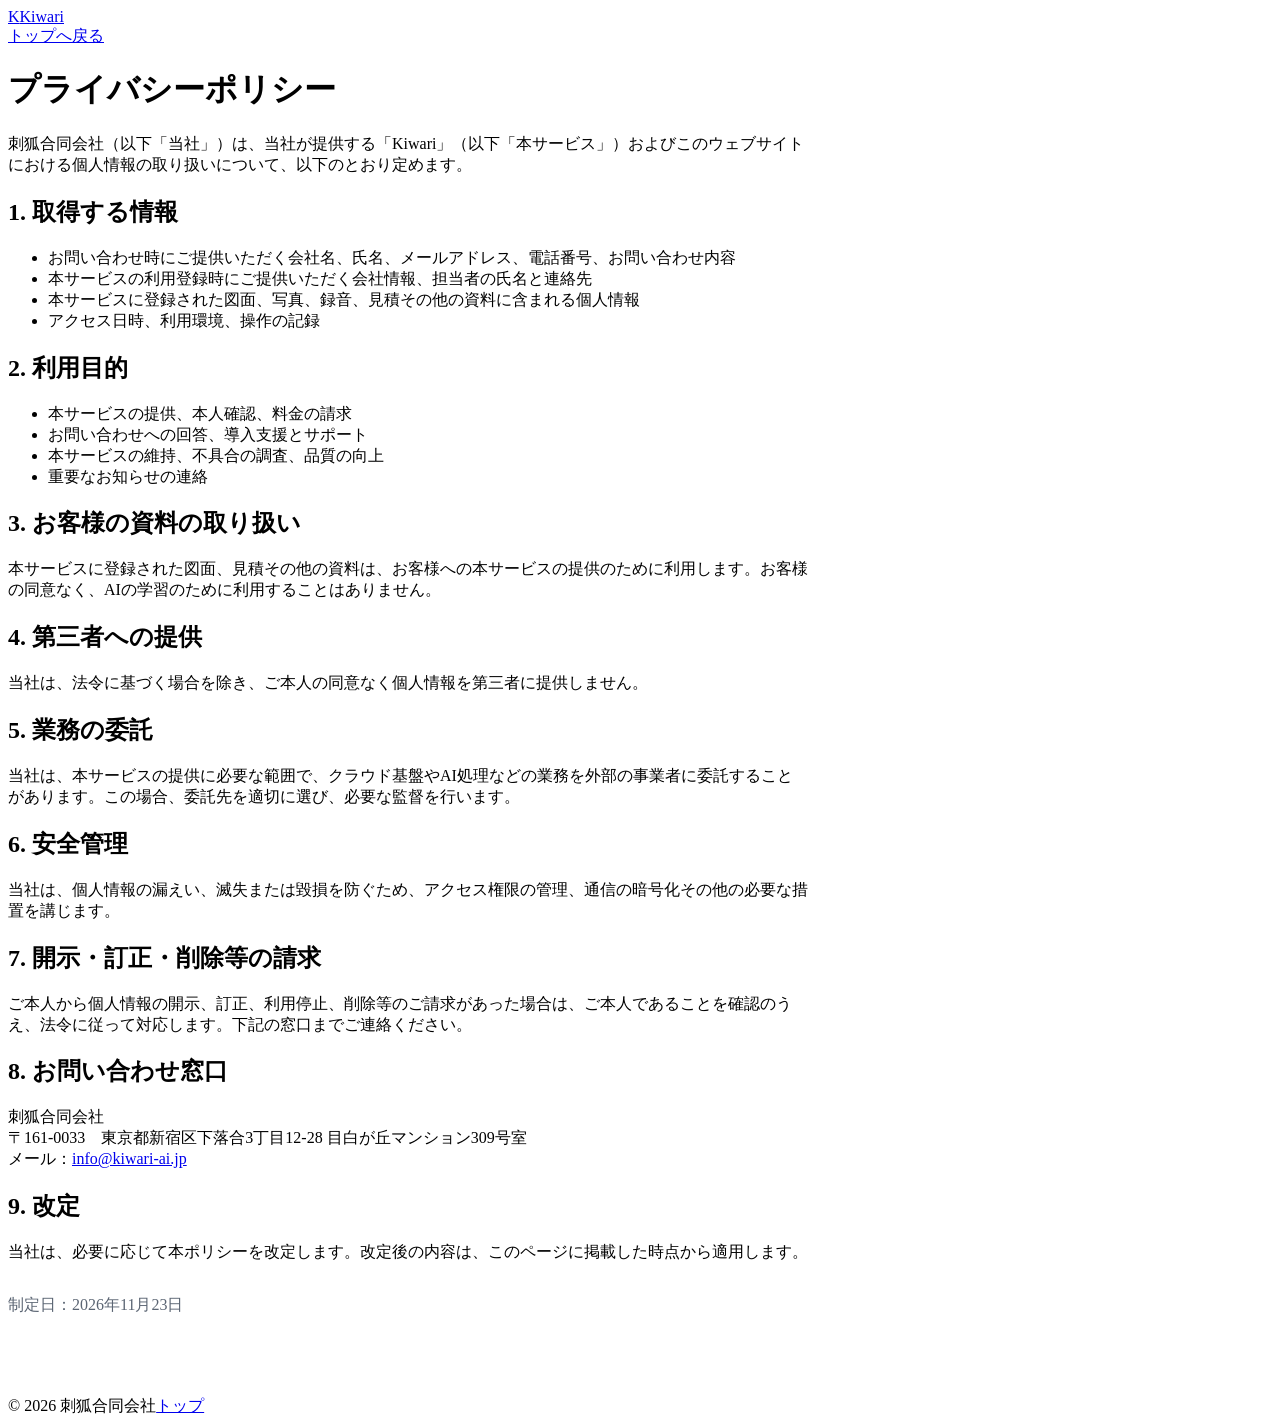
==== privacy.html @ b7e5f9a2 "Add Kiwari website pages" ====
<!doctype html>
<html lang="ja">
<head>
<meta charset="utf-8">
<meta name="viewport" content="width=device-width,initial-scale=1">
<title>プライバシーポリシー｜Kiwari</title>
<link rel="canonical" href="https://kiwari-ai.jp/privacy.html">
<link rel="icon" href="assets/favicon.svg" type="image/svg+xml">
<link rel="preconnect" href="https://fonts.googleapis.com">
<link rel="preconnect" href="https://fonts.gstatic.com" crossorigin>
<link href="https://fonts.googleapis.com/css2?family=Noto+Sans+JP:wght@400;500;700&display=swap" rel="stylesheet">
<link rel="stylesheet" href="assets/style.css">
</head>
<body>
<header class="site">
  <div class="wrap">
    <a class="brand" href="./"><span class="mk">K</span>Kiwari</a>
    <nav class="main" aria-label="メインメニュー"><a href="./">トップへ戻る</a></nav>
  </div>
</header>
<main class="wrap doc" style="max-width:800px;padding-bottom:64px">
  <h1>プライバシーポリシー</h1>
  <p>刺狐合同会社（以下「当社」）は、当社が提供する「Kiwari」（以下「本サービス」）およびこのウェブサイトにおける個人情報の取り扱いについて、以下のとおり定めます。</p>

  <h2>1. 取得する情報</h2>
  <ul>
    <li>お問い合わせ時にご提供いただく会社名、氏名、メールアドレス、電話番号、お問い合わせ内容</li>
    <li>本サービスの利用登録時にご提供いただく会社情報、担当者の氏名と連絡先</li>
    <li>本サービスに登録された図面、写真、録音、見積その他の資料に含まれる個人情報</li>
    <li>アクセス日時、利用環境、操作の記録</li>
  </ul>

  <h2>2. 利用目的</h2>
  <ul>
    <li>本サービスの提供、本人確認、料金の請求</li>
    <li>お問い合わせへの回答、導入支援とサポート</li>
    <li>本サービスの維持、不具合の調査、品質の向上</li>
    <li>重要なお知らせの連絡</li>
  </ul>

  <h2>3. お客様の資料の取り扱い</h2>
  <p>本サービスに登録された図面、見積その他の資料は、お客様への本サービスの提供のために利用します。お客様の同意なく、AIの学習のために利用することはありません。</p>

  <h2>4. 第三者への提供</h2>
  <p>当社は、法令に基づく場合を除き、ご本人の同意なく個人情報を第三者に提供しません。</p>

  <h2>5. 業務の委託</h2>
  <p>当社は、本サービスの提供に必要な範囲で、クラウド基盤やAI処理などの業務を外部の事業者に委託することがあります。この場合、委託先を適切に選び、必要な監督を行います。</p>

  <h2>6. 安全管理</h2>
  <p>当社は、個人情報の漏えい、滅失または毀損を防ぐため、アクセス権限の管理、通信の暗号化その他の必要な措置を講じます。</p>

  <h2>7. 開示・訂正・削除等の請求</h2>
  <p>ご本人から個人情報の開示、訂正、利用停止、削除等のご請求があった場合は、ご本人であることを確認のうえ、法令に従って対応します。下記の窓口までご連絡ください。</p>

  <h2>8. お問い合わせ窓口</h2>
  <p>刺狐合同会社<br>〒161-0033　東京都新宿区下落合3丁目12-28 目白が丘マンション309号室<br>メール：<a href="mailto:info@kiwari-ai.jp">info@kiwari-ai.jp</a></p>

  <h2>9. 改定</h2>
  <p>当社は、必要に応じて本ポリシーを改定します。改定後の内容は、このページに掲載した時点から適用します。</p>

  <p style="margin-top:32px;color:#5B6573">制定日：2026年11月23日</p>
</main>
<footer class="site">
  <div class="wrap"><span>© 2026 刺狐合同会社</span><a href="./">トップ</a></div>
</footer>
</body>
</html>
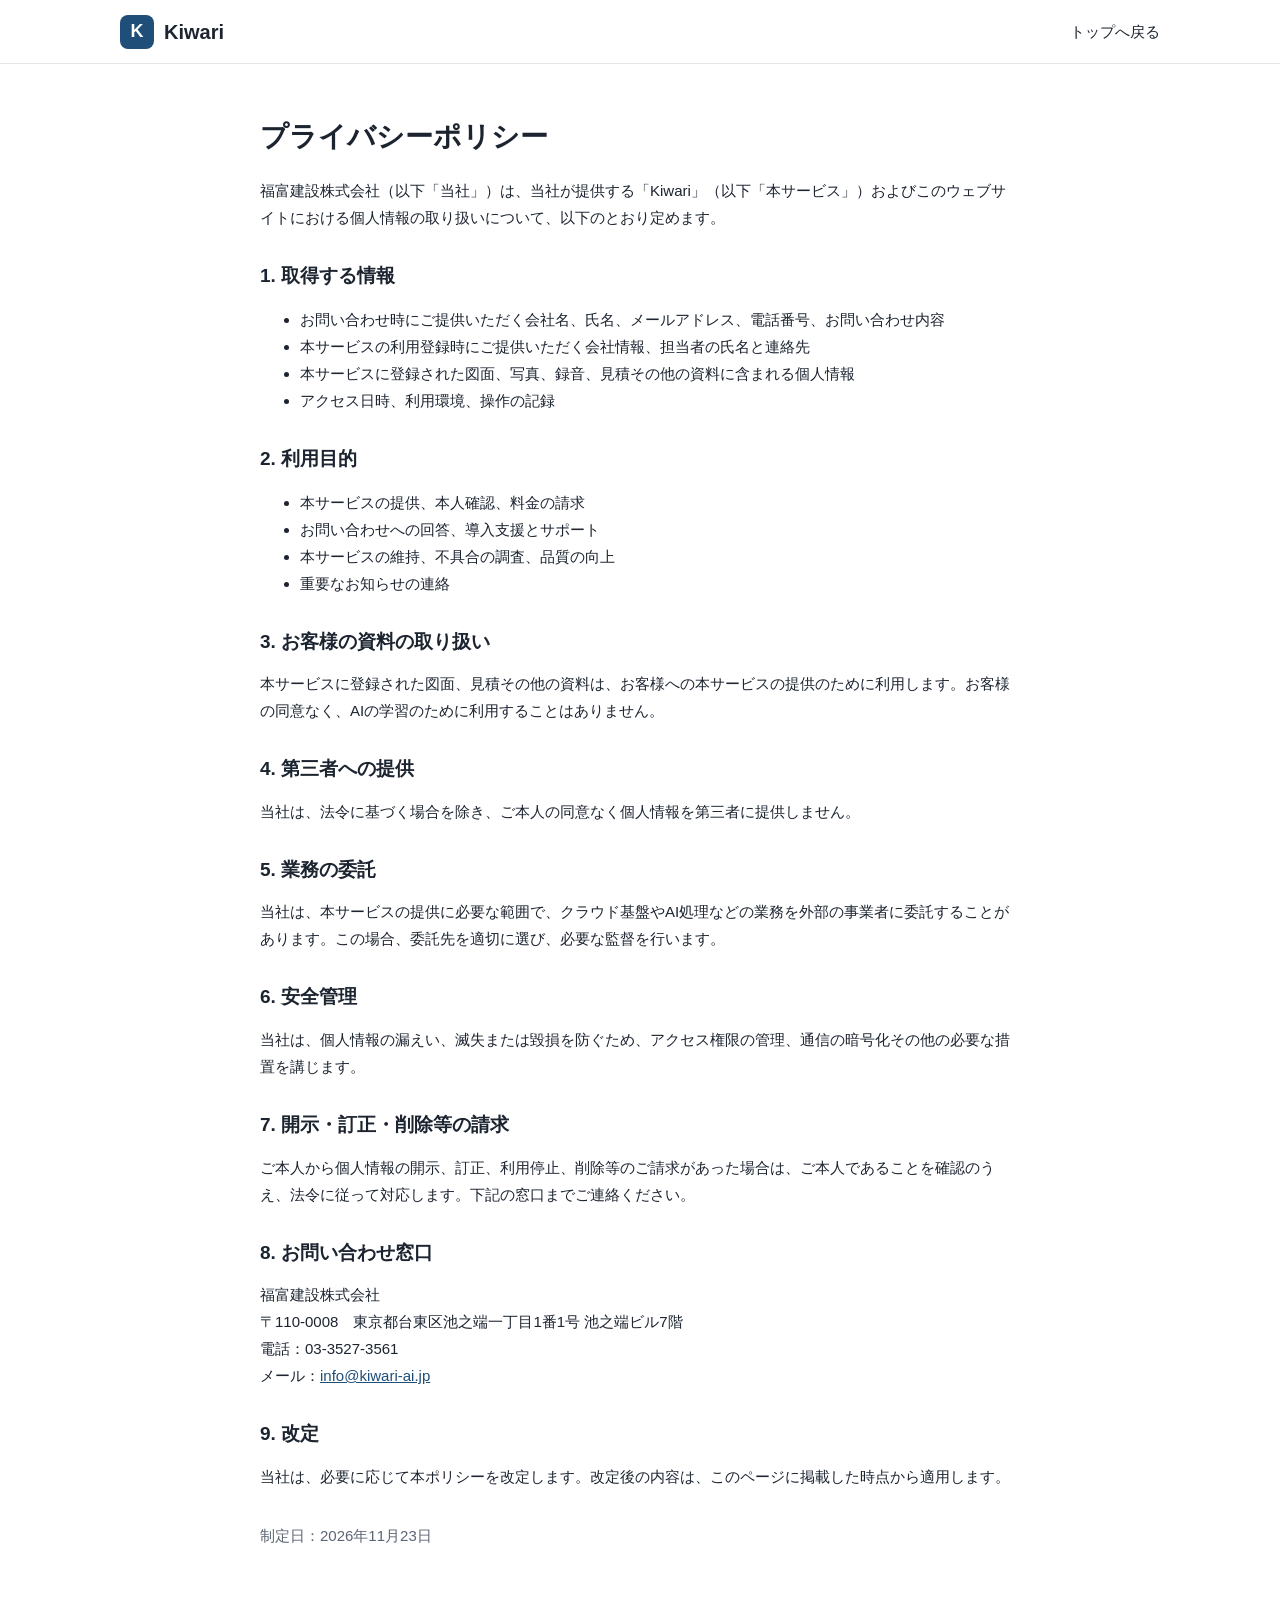
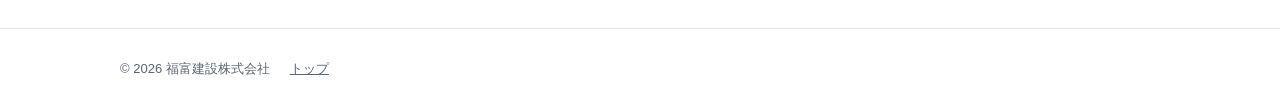
==== commit fedd9936: "Change operator info to 福富建設株式会社" ====
--- a/privacy.html
+++ b/privacy.html
@@ -20,7 +20,7 @@
 </header>
 <main class="wrap doc" style="max-width:800px;padding-bottom:64px">
   <h1>プライバシーポリシー</h1>
-  <p>刺狐合同会社（以下「当社」）は、当社が提供する「Kiwari」（以下「本サービス」）およびこのウェブサイトにおける個人情報の取り扱いについて、以下のとおり定めます。</p>
+  <p>福富建設株式会社（以下「当社」）は、当社が提供する「Kiwari」（以下「本サービス」）およびこのウェブサイトにおける個人情報の取り扱いについて、以下のとおり定めます。</p>
 
   <h2>1. 取得する情報</h2>
   <ul>
@@ -54,7 +54,7 @@
   <p>ご本人から個人情報の開示、訂正、利用停止、削除等のご請求があった場合は、ご本人であることを確認のうえ、法令に従って対応します。下記の窓口までご連絡ください。</p>
 
   <h2>8. お問い合わせ窓口</h2>
-  <p>刺狐合同会社<br>〒161-0033　東京都新宿区下落合3丁目12-28 目白が丘マンション309号室<br>メール：<a href="mailto:info@kiwari-ai.jp">info@kiwari-ai.jp</a></p>
+  <p>福富建設株式会社<br>〒110-0008　東京都台東区池之端一丁目1番1号 池之端ビル7階<br>電話：03-3527-3561<br>メール：<a href="mailto:info@kiwari-ai.jp">info@kiwari-ai.jp</a></p>
 
   <h2>9. 改定</h2>
   <p>当社は、必要に応じて本ポリシーを改定します。改定後の内容は、このページに掲載した時点から適用します。</p>
@@ -62,7 +62,7 @@
   <p style="margin-top:32px;color:#5B6573">制定日：2026年11月23日</p>
 </main>
 <footer class="site">
-  <div class="wrap"><span>© 2026 刺狐合同会社</span><a href="./">トップ</a></div>
+  <div class="wrap"><span>© 2026 福富建設株式会社</span><a href="./">トップ</a></div>
 </footer>
 </body>
 </html>
--- a/assets/style.css
+++ b/assets/style.css
@@ -0,0 +1,61 @@
+:root{--navy:#1F4E79;--navy-d:#163A5C;--ink:#1C2430;--sub:#5B6573;--line:#E2E6EB;--bg:#F6F7F9;--tint:#EEF4FB;--warn:#8A4B08}
+*{box-sizing:border-box}
+html{scroll-behavior:smooth}
+body{margin:0;font-family:'Noto Sans JP','Hiragino Kaku Gothic ProN','Yu Gothic',Meiryo,sans-serif;color:var(--ink);background:#fff;font-size:16px;line-height:1.8}
+img{max-width:100%;height:auto;display:block}
+a{color:var(--navy)}
+.wrap{max-width:1080px;margin:0 auto;padding:0 20px}
+header.site{position:sticky;top:0;background:#fff;border-bottom:1px solid var(--line);z-index:10}
+header.site .wrap{display:flex;align-items:center;gap:16px;flex-wrap:wrap;padding-top:12px;padding-bottom:12px}
+.brand{display:flex;align-items:center;gap:10px;text-decoration:none;color:var(--ink);font-weight:700;font-size:20px}
+.brand span.mk{width:34px;height:34px;border-radius:8px;background:var(--navy);color:#fff;display:flex;align-items:center;justify-content:center;font-size:18px}
+nav.main{display:flex;gap:4px 18px;flex-wrap:wrap;margin-left:auto;font-size:15px}
+nav.main a{text-decoration:none;color:var(--ink);padding:6px 0}
+nav.main a:hover{color:var(--navy)}
+.btn{display:inline-block;background:var(--navy);color:#fff;text-decoration:none;font-weight:700;padding:13px 26px;border-radius:8px;font-size:16px}
+.btn:hover{background:var(--navy-d);color:#fff}
+.btn.ghost{background:#fff;color:var(--navy);border:1px solid #C9D2DC}
+.hero{background:var(--bg);border-bottom:1px solid var(--line);padding:64px 0 56px}
+.hero h1{font-size:clamp(28px,4.6vw,44px);line-height:1.35;margin:0 0 18px;letter-spacing:.01em}
+.hero p.lead{font-size:18px;color:var(--sub);max-width:720px;margin:0 0 28px}
+.hero .cta{display:flex;gap:12px;flex-wrap:wrap;margin-bottom:40px}
+.shot{border:1px solid var(--line);border-radius:10px;overflow:hidden;background:#fff;box-shadow:0 8px 30px rgba(28,36,48,.08)}
+.cap{font-size:13px;color:var(--sub);margin-top:8px}
+section{padding:64px 0}
+section.alt{background:var(--bg);border-top:1px solid var(--line);border-bottom:1px solid var(--line)}
+h2{font-size:clamp(24px,3.2vw,30px);line-height:1.4;margin:0 0 12px}
+h3{font-size:19px;margin:0 0 8px;line-height:1.5}
+p.sec-lead{color:var(--sub);max-width:760px;margin:0 0 32px}
+.grid{display:grid;gap:20px}
+.g3{grid-template-columns:repeat(auto-fit,minmax(260px,1fr))}
+.g2{grid-template-columns:repeat(auto-fit,minmax(320px,1fr))}
+.card{background:#fff;border:1px solid var(--line);border-radius:10px;padding:22px}
+.card p{margin:0;color:var(--sub);font-size:15px}
+.num{display:inline-flex;width:30px;height:30px;border-radius:50%;background:var(--navy);color:#fff;font-weight:700;align-items:center;justify-content:center;font-size:15px;margin-bottom:10px}
+.tag{display:inline-block;font-size:12px;font-weight:700;border:1px dashed #9CA3AF;color:#4B5563;background:#F3F4F6;border-radius:4px;padding:0 6px;margin-left:6px;vertical-align:middle}
+.feature{display:grid;grid-template-columns:repeat(auto-fit,minmax(320px,1fr));gap:28px;align-items:center;margin-bottom:48px}
+.feature:last-child{margin-bottom:0}
+.feature ul{margin:10px 0 0;padding-left:1.2em;color:var(--sub);font-size:15px}
+table.tbl{width:100%;border-collapse:collapse;font-size:15px;background:#fff}
+table.tbl th,table.tbl td{border:1px solid var(--line);padding:12px 14px;text-align:left;vertical-align:top}
+table.tbl th{background:#F3F5F8;font-weight:700;white-space:nowrap}
+.tblwrap{overflow-x:auto}
+.price{font-size:30px;font-weight:700;font-variant-numeric:tabular-nums;line-height:1.3}
+.price small{font-size:14px;font-weight:500;color:var(--sub)}
+.plan ul{margin:14px 0 0;padding-left:1.2em;font-size:15px;color:var(--sub)}
+.plan.rec{border:2px solid var(--navy)}
+.note{font-size:13px;color:var(--sub);margin-top:16px}
+.faq details{background:#fff;border:1px solid var(--line);border-radius:10px;padding:16px 20px;margin-bottom:10px}
+.faq summary{font-weight:700;cursor:pointer}
+.faq p{margin:10px 0 0;color:var(--sub);font-size:15px}
+.contact{background:var(--navy);color:#fff;text-align:center}
+.contact h2{color:#fff}
+.contact p{color:#DCE7F3;margin:0 0 24px}
+.contact .btn{background:#fff;color:var(--navy)}
+footer.site{padding:28px 0;font-size:13px;color:var(--sub);border-top:1px solid var(--line)}
+footer.site .wrap{display:flex;gap:8px 20px;flex-wrap:wrap;align-items:center}
+footer.site a{color:var(--sub)}
+.doc h1{font-size:28px;margin:48px 0 8px}
+.doc h2{font-size:19px;margin:32px 0 8px}
+.doc p,.doc li{font-size:15px}
+@media(max-width:640px){nav.main{width:100%;margin-left:0}section{padding:48px 0}.hero{padding:44px 0}}
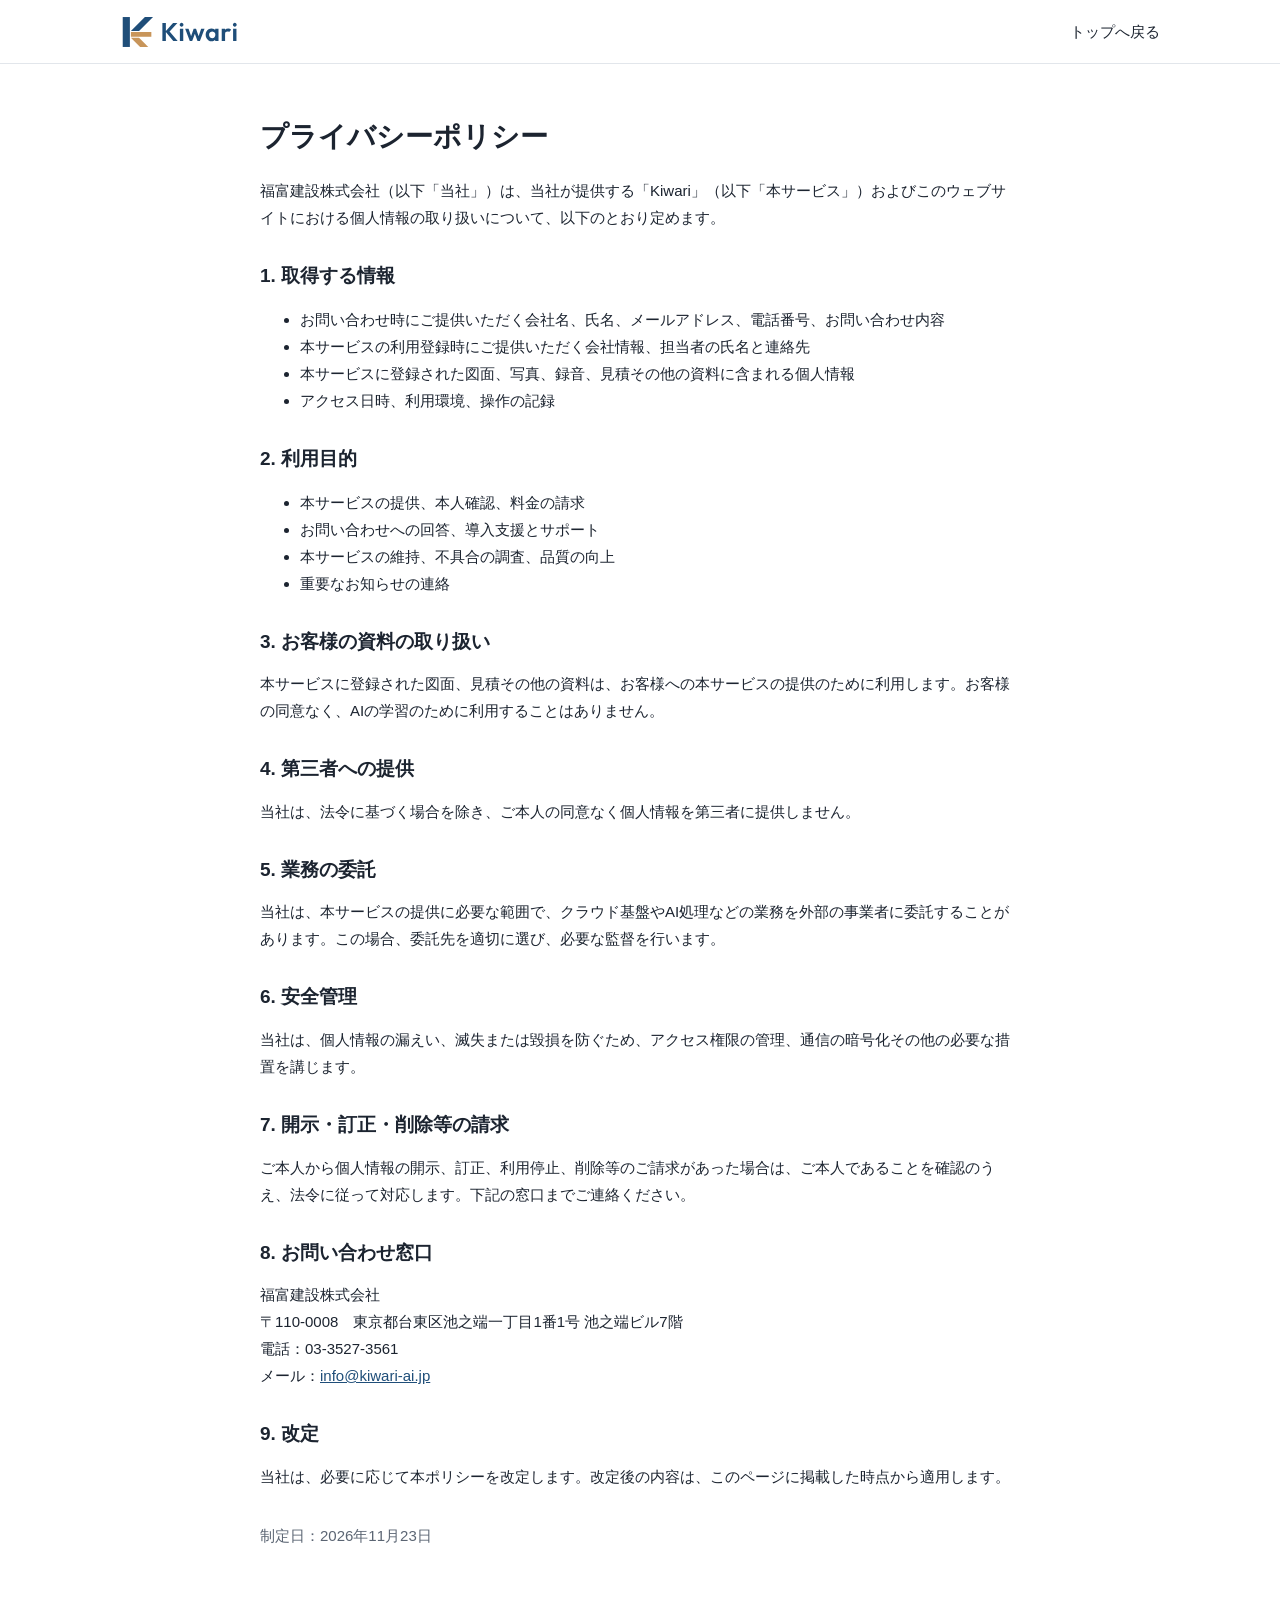
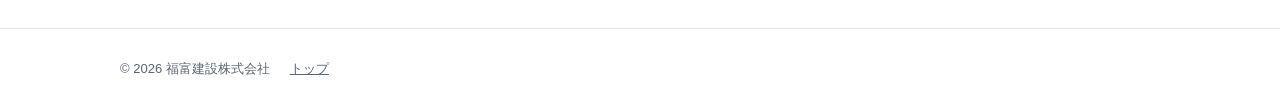
==== commit 2fd7c37f: "Use new Kiwari logo in header" ====
--- a/privacy.html
+++ b/privacy.html
@@ -6,6 +6,7 @@
 <title>プライバシーポリシー｜Kiwari</title>
 <link rel="canonical" href="https://kiwari-ai.jp/privacy.html">
 <link rel="icon" href="assets/favicon.svg" type="image/svg+xml">
+<link rel="apple-touch-icon" href="assets/apple-touch-icon.png">
 <link rel="preconnect" href="https://fonts.googleapis.com">
 <link rel="preconnect" href="https://fonts.gstatic.com" crossorigin>
 <link href="https://fonts.googleapis.com/css2?family=Noto+Sans+JP:wght@400;500;700&display=swap" rel="stylesheet">
@@ -14,7 +15,7 @@
 <body>
 <header class="site">
   <div class="wrap">
-    <a class="brand" href="./"><span class="mk">K</span>Kiwari</a>
+    <a class="brand" href="./" aria-label="Kiwari トップ"><img src="assets/logo.svg" width="141" height="40" alt="Kiwari"></a>
     <nav class="main" aria-label="メインメニュー"><a href="./">トップへ戻る</a></nav>
   </div>
 </header>
--- a/assets/style.css
+++ b/assets/style.css
@@ -59,3 +59,68 @@
 .doc h2{font-size:19px;margin:32px 0 8px}
 .doc p,.doc li{font-size:15px}
 @media(max-width:640px){nav.main{width:100%;margin-left:0}section{padding:48px 0}.hero{padding:44px 0}}
+
+/* ---- v2: illustrations, feature grid, tags ---- */
+:root{--accent:#C8955A;--sky:#DCE9F7}
+.il{mix-blend-mode:multiply;margin:0 auto}
+.hero2{background:var(--bg);border-bottom:1px solid var(--line);padding:56px 0 48px}
+.hero2 .wrap{display:grid;grid-template-columns:minmax(0,1.05fr) minmax(0,1fr);gap:32px;align-items:center}
+.hero2 h1{font-size:clamp(28px,4.2vw,42px);line-height:1.4;margin:0 0 16px;letter-spacing:.01em}
+.hero2 p.lead{font-size:17px;color:var(--sub);margin:0 0 20px}
+.chips{display:flex;flex-wrap:wrap;gap:8px;margin:0 0 26px;padding:0;list-style:none}
+.chips li{font-size:14px;font-weight:500;background:#fff;border:1px solid #C9D2DC;border-radius:999px;padding:4px 14px;color:var(--navy)}
+.hero2 .cta{display:flex;gap:12px;flex-wrap:wrap}
+.center{text-align:center}
+.center p.sec-lead{margin-left:auto;margin-right:auto}
+.pic{background:#fff;border:1px solid var(--line);border-radius:10px;padding:18px 18px 20px;text-align:center}
+.pic img{width:100%;max-width:240px}
+.pic h3{margin:10px 0 4px;font-size:18px}
+.pic p{margin:0;color:var(--sub);font-size:14px;line-height:1.7}
+.g5{grid-template-columns:repeat(auto-fit,minmax(180px,1fr))}
+.g4{grid-template-columns:repeat(auto-fit,minmax(230px,1fr))}
+.step{position:relative}
+.step .num{position:absolute;top:12px;left:12px;margin:0}
+.rail{display:grid;grid-template-columns:repeat(6,minmax(0,1fr));gap:8px;margin-top:6px;text-align:center}
+.rail div{font-size:15px;font-weight:700;line-height:1.5}
+.rail .tag{margin:4px 0 0;display:inline-block}
+.railwrap{overflow-x:auto}
+.railin{min-width:680px}
+.tag.std{border:1px solid #B8CCE2;background:var(--tint);color:var(--navy)}
+.tag.cus{border:1px solid #D9B48A;background:#F8EFE3;color:#6B4A1F}
+.legend{display:flex;flex-wrap:wrap;gap:8px 18px;font-size:13px;color:var(--sub);margin:0 0 20px;padding:0;list-style:none}
+.legend .tag{margin:0 6px 0 0}
+.fgrid{display:grid;gap:14px;grid-template-columns:repeat(auto-fit,minmax(240px,1fr))}
+.fcard{background:#fff;border:1px solid var(--line);border-radius:10px;padding:16px 16px 14px}
+.fcard .hd{display:flex;align-items:center;gap:10px;margin-bottom:10px}
+.fcard svg{width:34px;height:34px;flex:none;color:var(--navy);background:var(--tint);border-radius:8px;padding:6px}
+.fcard h3{font-size:16px;margin:0;line-height:1.4}
+.fcard .tag{margin:2px 0 0;display:inline-block}
+.fcard ul{margin:0;padding:0;list-style:none;font-size:14px;color:#3A4350;line-height:1.6}
+.fcard li{padding:4px 0;border-top:1px solid #EEF1F4}
+.shots{display:grid;gap:20px;grid-template-columns:repeat(auto-fit,minmax(300px,1fr))}
+.shots figure{margin:0}
+.shots figcaption{font-size:15px;font-weight:700;margin-top:10px}
+.split{display:grid;grid-template-columns:minmax(0,1fr) minmax(0,1.3fr);gap:28px;align-items:center}
+.split img{width:100%;max-width:360px}
+.mini{display:grid;gap:12px}
+.mini div{background:#fff;border:1px solid var(--line);border-radius:10px;padding:14px 16px}
+.mini h3{font-size:16px;margin:0 0 2px}
+.mini p{margin:0;font-size:14px;color:var(--sub);line-height:1.7}
+.plan.cus{background:#FBF6EE;border:1px solid #D9B48A}
+.price.ask{font-size:24px}
+.band{background:var(--tint);border-top:1px solid var(--line);border-bottom:1px solid var(--line);padding:40px 0}
+.band .wrap{display:grid;grid-template-columns:minmax(0,1fr) minmax(0,1.2fr);gap:28px;align-items:center}
+.band img{width:100%;max-width:380px}
+.band h2{margin:0 0 8px}
+.band p{margin:0;color:#3A4350}
+@media(max-width:760px){.hero2 .wrap,.split,.band .wrap{grid-template-columns:1fr}.hero2{padding:36px 0}.hero2 .art{order:-1}.hero2 .art img{max-width:340px}}
+.hero2 h1 span{display:inline-block}
+.shots{grid-template-columns:repeat(2,minmax(0,1fr))}
+.fcard.wide{grid-column:1/-1}
+.fcard.wide ul{display:flex;flex-wrap:wrap;gap:6px 10px}
+.fcard.wide li{border:1px solid #E2E6EB;border-radius:999px;padding:3px 12px}
+@media(max-width:640px){.shots{grid-template-columns:1fr}}
+h2,h3{text-wrap:balance}
+.brand img{height:34px;width:auto;display:block}
+.bar321{display:grid;grid-template-columns:3fr 2fr 1fr;width:132px;height:8px;margin:0 0 18px}
+.bar321 i:nth-child(1){background:#1F4E79}.bar321 i:nth-child(2){background:#C8955A}.bar321 i:nth-child(3){background:#F1E6D6}
